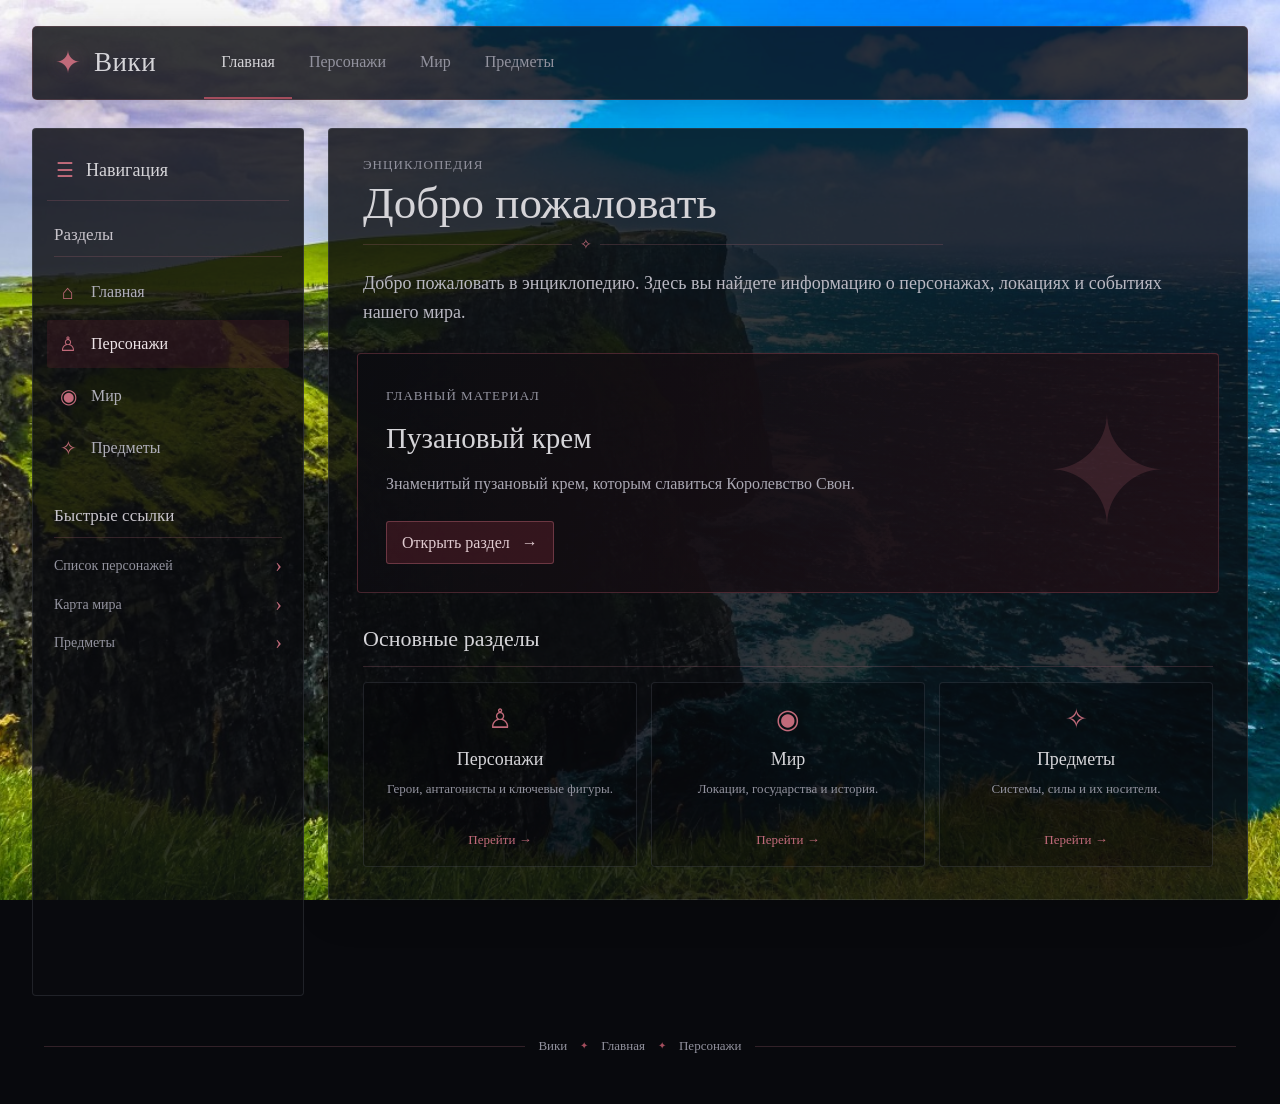
==== lab2/index.html @ f9f8de10 "LAB 2" ====
<!DOCTYPE html>
<html lang="ru">
<head>
  <meta charset="UTF-8">
  <meta name="viewport" content="width=device-width, initial-scale=1.0">
  <title>Вики — Главная</title>
  <link rel="stylesheet" href="css/style.css">
</head>
<body>
  <header class="site-header">
    <a class="brand" href="index.html" aria-label="На главную">
      <span class="brand-mark" aria-hidden="true">✦</span>
      <span class="brand-name">Вики</span>
    </a>
    <nav class="top-nav" aria-label="Основная навигация">
      <a class="top-link active" href="index.html">Главная</a>
      <a class="top-link" href="#">Персонажи</a>
      <a class="top-link" href="#">Мир</a>
      <a class="top-link" href="items.html">Предметы</a>
    </nav>
    <div class="header-space"></div>
  </header>

  <div class="page-layout">
    <input class="sidebar-toggle" type="checkbox" id="sidebar-toggle" checked>
    <aside class="sidebar">
      <label class="sidebar-handle" for="sidebar-toggle" title="Свернуть или развернуть меню"><span class="handle-icon">☰</span><span class="handle-label">Навигация</span></label>
      <div class="sidebar-content">
        <h2 class="side-heading">Разделы</h2>
        <nav class="side-nav" aria-label="Разделы сайта">
          <a class="side-link" href="index.html"><span class="side-icon">⌂</span><span>Главная</span></a>
          <a class="side-link active" href="characters.html"><span class="side-icon">♙</span><span>Персонажи</span></a>
          <a class="side-link" href="#"><span class="side-icon">◉</span><span>Мир</span></a>
          <a class="side-link" href="#"><span class="side-icon">✧</span><span>Предметы</span></a>
        </nav>
                <h2 class="side-heading quick-heading">Быстрые ссылки</h2>
        <nav class="quick-links" aria-label="Быстрые ссылки">
          <a href="#">Список персонажей <span>›</span></a>
          <a href="#">Карта мира <span>›</span></a>
          <a href="items.html">Предметы <span>›</span></a>
      </div>
    </aside>


    <main class="main-panel">
      <div class="eyebrow">Энциклопедия</div>
      <h1>Добро пожаловать</h1>
      <div class="ornament-rule"><span>✧</span></div>
      <p class="lead">Добро пожаловать в энциклопедию. Здесь вы найдете информацию о персонажах, локациях и событиях нашего мира.
      </p>

      <section class="feature-panel">
        <div class="feature-copy">
          <span class="eyebrow">Главный материал</span>
          <h2>Пузановый крем</h2>
          <p>Знаменитый пузановый крем, которым славиться Королевство Свон. </p>
          <a class="action-link" href="item.html">Открыть раздел <span>→</span></a>
        </div>
        <div class="feature-symbol" aria-hidden="true">✦</div>
      </section>

      <section class="section-block">
        <h2 class="section-title">Основные разделы</h2>
        <div class="section-grid">
          <a class="section-card" href="#">
            <span class="card-symbol">♙</span><h3>Персонажи</h3>
            <p>Герои, антагонисты и ключевые фигуры.</p><span class="card-more">Перейти →</span>
          </a>
          <a class="section-card" href="#">
            <span class="card-symbol">◉</span><h3>Мир</h3>
            <p>Локации, государства и история.</p><span class="card-more">Перейти →</span>
          </a>
          <a class="section-card" href="items.html">
            <span class="card-symbol">✧</span><h3>Предметы</h3>
            <p>Системы, силы и их носители.</p><span class="card-more">Перейти →</span>
          </a>
        </div>
      </section>
    </main>
  </div>

  <footer class="site-footer"><span>Вики</span><i>✦</i><a href="index.html">Главная</a><i>✦</i><a href="characters.html">Персонажи</a></footer>
</body>
</html>
---- lab2/css/style.css ----
:root {
  --bg: #050607;
  --panel: rgba(10, 12, 15, 0.82);
  --panel-strong: rgba(8, 10, 13, 0.94);
  --line: rgba(145, 91, 102, 0.30);
  --line-soft: rgba(160, 170, 184, 0.15);
  --text: #d5d4d8;
  --muted: #92929e;
  --accent: #a34d5d;
  --accent-bright: #c16a7a;
  --serif: Georgia, "Times New Roman", serif;
}
* { box-sizing: border-box; }
html { scroll-behavior: smooth; }

body {
  margin: 0;
  min-height: 100vh;
  background-color: #08090d;
  background-image: url("../images/obryv_skala_priboj_185879.jpg");
  background-size: cover;
  background-position: center;
  background-attachment: fixed;
  background-repeat: no-repeat;
  color: var(--text);
  font-family: var(--serif);
  font-size: 16px;
  line-height: 1.6;
}


a { color: inherit; text-decoration: none; }
a:hover { color: #f0c0c8; }
.site-header {
  width: min(1440px, calc(100% - 64px));
  min-height: 74px;
  margin: 26px auto 28px;
  display: flex;
  align-items: stretch;
  gap: 26px;
  background: var(--panel);
  border: 1px solid var(--line);
  border-radius: 5px;
  box-shadow: 0 12px 36px rgba(0,0,0,.18);
}
.brand {
  display: flex;
  align-items: center;
  gap: 13px;
  padding: 0 22px;
  flex-shrink: 0;
}
.brand-mark { color: var(--accent-bright); font-size: 31px; text-shadow: 0 0 18px rgba(193,106,122,.3); }
.brand-name { font-size: 27px; letter-spacing: .02em; }
.top-nav { display: flex; align-items: stretch; flex-wrap: wrap; }
.top-link { display: flex; align-items: center; padding: 0 17px; color: var(--muted); border-bottom: 2px solid transparent; transition: .2s ease; }
.top-link:hover, .top-link.active { color: var(--text); border-bottom-color: var(--accent); }
.header-space { flex: 1; }
.page-layout {
  width: min(1440px, calc(100% - 64px));
  margin: 0 auto;
  display: grid;
  grid-template-columns: 272px minmax(0, 1fr);
  align-items: start;
  gap: 24px;
}
.sidebar {
  min-width: 0;
  background: var(--panel);
  border: 1px solid var(--line-soft);
  border-radius: 4px;
  padding: 17px 14px 24px;
  transition: padding .25s ease;
}
.sidebar-toggle { position: absolute; opacity: 0; pointer-events: none; }
.sidebar-handle {
  display: flex;
  align-items: center;
  gap: 12px;
  padding: 8px 9px 14px;
  color: var(--text);
  cursor: pointer;
  border-bottom: 1px solid var(--line);
  user-select: none;
}
.handle-icon { color: var(--accent-bright); font-family: Arial, sans-serif; font-size: 20px; }
.handle-label { font-size: 18px; }
.side-heading {
  margin: 20px 7px 11px;
  padding-bottom: 8px;
  color: #c8c4cb;
  font-size: 17px;
  font-weight: normal;
  border-bottom: 1px solid var(--line);
}
.side-nav, .quick-links { display: grid; gap: 4px; }
.side-link {
  display: flex;
  align-items: center;
  gap: 12px;
  padding: 8px 10px;
  border-radius: 3px;
  color: #b0afba;
}
.side-link:hover, .side-link.active { color: #eee5e8; background: rgba(112, 37, 52, .23); }
.side-icon { display: inline-flex; width: 22px; justify-content: center; color: var(--accent-bright); font-size: 20px; }
.quick-heading { margin-top: 30px; }
.quick-links a { display: flex; justify-content: space-between; padding: 6px 7px; color: var(--muted); font-size: 14px; }
.quick-links a span { color: var(--accent-bright); font-size: 20px; line-height: 1; }
.main-panel {
  min-width: 0;
  padding: 26px 34px 32px;
  background: var(--panel);
  border: 1px solid var(--line-soft);
  border-radius: 4px;
  box-shadow: 0 14px 38px rgba(0,0,0,.12);
  transition: width .25s ease, padding .25s ease;
}
.eyebrow { color: var(--muted); font-size: 13px; letter-spacing: .08em; text-transform: uppercase; }
h1, h2, h3, p { margin-top: 0; }
h1 { margin-bottom: 9px; font-size: clamp(32px, 4vw, 45px); font-weight: normal; line-height: 1.2; }
.lead { max-width: 850px; margin: 18px 0 25px; color: #b9b8c2; font-size: 18px; line-height: 1.65; }
.ornament-rule { display: flex; align-items: center; max-width: 580px; height: 12px; color: var(--accent-bright); }
.ornament-rule::before, .ornament-rule::after { content: ""; height: 1px; background: var(--line); }
.ornament-rule::before { width: 36%; }
.ornament-rule::after { flex: 1; }
.ornament-rule span { padding: 0 8px; font-size: 14px; }
.feature-panel {
  min-height: 230px;
  display: flex;
  align-items: center;
  justify-content: space-between;
  gap: 24px;
  padding: 28px;
  margin: 25px -6px 28px;
  overflow: hidden;
  position: relative;
  background: linear-gradient(110deg, rgba(12,13,17,.96), rgba(38,15,22,.72));
  border: 1px solid rgba(163,77,93,.38);
  border-radius: 4px;
}
.feature-copy { max-width: 570px; position: relative; z-index: 1; }
.feature-copy h2 { margin: 7px 0 10px; font-size: 29px; font-weight: normal; }
.feature-copy p { max-width: 480px; color: #aaa8b3; }
.feature-symbol { color: rgba(193,106,122,.18); font-size: 150px; line-height: 1; padding: 0 20px; }
.action-link {
  display: inline-flex;
  gap: 12px;
  align-items: center;
  margin-top: 8px;
  padding: 8px 15px;
  color: #e0cbd0;
  background: rgba(119,39,54,.35);
  border: 1px solid rgba(193,106,122,.4);
  border-radius: 3px;
}
.action-link:hover { background: rgba(119,39,54,.55); }
.section-title { margin: 0 0 15px; padding-bottom: 9px; font-size: 22px; font-weight: normal; border-bottom: 1px solid var(--line); }
.section-grid { display: grid; grid-template-columns: repeat(3, minmax(0, 1fr)); gap: 14px; }
.section-card {
  min-height: 185px;
  display: flex;
  flex-direction: column;
  align-items: center;
  padding: 20px 14px 15px;
  text-align: center;
  background: rgba(5,6,8,.32);
  border: 1px solid var(--line-soft);
  border-radius: 4px;
  transition: border-color .2s, background .2s;
}
.section-card:hover, .character-card:hover { border-color: rgba(193,106,122,.55); background: rgba(65,23,32,.2); }
.card-symbol { color: var(--accent-bright); font-size: 27px; line-height: 1.2; }
.section-card h3 { margin: 10px 0 5px; font-size: 18px; font-weight: normal; }
.section-card p { margin: 0 0 12px; color: var(--muted); font-size: 13px; }
.card-more { margin-top: auto; color: var(--accent-bright); font-size: 13px; }
.breadcrumbs { display: flex; gap: 10px; margin-bottom: 21px; color: var(--muted); font-size: 13px; }
.breadcrumbs a { color: #c08a94; }
.catalog-toolbar { display: flex; align-items: center; gap: 14px; margin: 24px 0 14px; }
.muted { color: var(--muted); font-size: 13px; }
.catalog-line { height: 1px; flex: 1; background: var(--line-soft); }
.character-grid { display: grid; grid-template-columns: repeat(3, minmax(0, 1fr)); gap: 16px; }
.character-card { min-width: 0; overflow: hidden; background: rgba(5,6,8,.35); border: 1px solid var(--line-soft); border-radius: 4px; transition: .2s ease; }
.character-placeholder {
  height: 175px;
  display: grid;
  place-items: center;
  color: rgba(193,106,122,.65);
  font-size: 54px;
  background: radial-gradient(ellipse at center, rgba(103,39,54,.27), rgba(8,9,12,.85) 70%);
  border-bottom: 1px solid var(--line-soft);
}
.character-info { padding: 17px; }
.character-info h2 { margin: 5px 0 8px; font-size: 21px; font-weight: normal; }
.character-info p { min-height: 48px; margin-bottom: 12px; color: var(--muted); font-size: 14px; }
.infobox { float: right; width: min(300px, 43%); margin: 0 0 24px 26px; padding: 12px; background: rgba(4,5,7,.52); border: 1px solid var(--line); border-radius: 3px; }
.infobox-title { padding: 7px 4px 12px; text-align: center; font-size: 21px; }
.portrait-placeholder { min-height: 210px; display: grid; place-items: center; color: var(--muted); background: radial-gradient(ellipse at center, rgba(92,36,49,.25), rgba(5,6,8,.85)); border: 1px solid var(--line-soft); }
.info-table { width: 100%; margin-top: 12px; border-collapse: collapse; font-size: 13px; }
.info-table th { padding: 7px; color: #e0c5ca; background: rgba(112,37,52,.22); text-align: center; font-weight: normal; }
.info-table td { padding: 7px 5px; border-bottom: 1px solid var(--line-soft); }
.info-table td:first-child { color: var(--muted); text-align: left; }
.info-table td:last-child { text-align: right; }
.article-toc { width: fit-content; min-width: 245px; margin: 23px 0 28px; padding: 14px 22px; background: rgba(4,5,7,.36); border: 1px solid var(--line-soft); }
.article-toc h2 { margin-bottom: 6px; font-size: 18px; font-weight: normal; }
.article-toc ol { margin: 0; padding-left: 22px; color: var(--muted); font-size: 14px; }
.article-toc a:hover { color: var(--accent-bright); }
.article-section { clear: none; padding-top: 9px; margin: 25px 0; }
.article-section h2 { padding-bottom: 8px; border-bottom: 1px solid var(--line); font-size: 25px; font-weight: normal; }
.article-section p { color: #b9b8c2; }
.site-footer { width: min(1440px, calc(100% - 64px)); display: flex; align-items: center; justify-content: center; gap: 13px; margin: 28px auto 35px; padding: 12px; color: var(--muted); font-size: 13px; }
.site-footer::before, .site-footer::after { content: ""; height: 1px; flex: 1; background: var(--line); }
.site-footer i { color: var(--accent); font-style: normal; font-size: 10px; }

/* CSS-only sidebar collapse: the main column expands and recenters naturally. */
.sidebar-toggle:checked ~ .sidebar { }
.sidebar-toggle:not(:checked) ~ .sidebar { padding: 12px 8px; }
.sidebar-toggle:not(:checked) ~ .sidebar .sidebar-content,
.sidebar-toggle:not(:checked) ~ .sidebar .handle-label { display: none; }
.sidebar-toggle:not(:checked) ~ .sidebar .sidebar-handle { justify-content: center; padding: 8px 0; border-bottom: 0; }
.page-layout:has(.sidebar-toggle:not(:checked)) { grid-template-columns: 52px minmax(0, 1fr); }
.page-layout:has(.sidebar-toggle:not(:checked)) .main-panel { padding-left: clamp(24px, 5vw, 70px); padding-right: clamp(24px, 5vw, 70px); }


.sidebar {
    position: sticky;
    top: 16px;
    align-self: start;
    width: 272px;
    height: calc(100vh - 32px);
    overflow-y: auto;
    z-index: 100;
}

/* Центральная область не перекрывается меню */
.page-layout {
    display: block;
}

.main-panel {
    width: min(1144px, calc(100% - 296px));
    margin-left: max(328px, calc((100vw - 1440px) / 2 + 296px));
}

/* Свёрнутая навигация */
.page-layout:has(.sidebar-toggle:not(:checked)) .sidebar {
    width: 52px;
    padding: 12px 8px;
}

.page-layout:has(.sidebar-toggle:not(:checked)) .main-panel {
    width: min(1144px, calc(100% - 76px));
    margin-left: max(108px, calc((100vw - 1440px) / 2 + 76px));
}


/* Возвращаем исходное расположение колонок */
.page-layout {
    display: grid;
    grid-template-columns: 272px minmax(0, 1fr);
    gap: 24px;
    align-items: start;
}

/* Боковая панель закрепляется при прокрутке */
.sidebar {
    position: sticky;
    top: 16px;
    left: auto;
    width: 272px;
    height: calc(100vh - 32px);
    overflow-y: auto;
    align-self: start;
}

/* Основная статья больше не смещается вручную */
.main-panel {
    width: 100%;
    margin-left: 0;
    min-width: 0;
}

/* Сохраняем компоновку при сворачивании меню */
.page-layout:has(.sidebar-toggle:not(:checked)) {
    grid-template-columns: 52px minmax(0, 1fr);
}

.page-layout:has(.sidebar-toggle:not(:checked)) .sidebar {
    width: 52px;
}

.page-layout:has(.sidebar-toggle:not(:checked)) .main-panel {
    width: 100%;
    margin-left: 0;


}



.portrait {
    display: block;
    width: 100%;
    height: auto;
    max-width: 320px;
    object-fit: contain;
    margin: 0 auto;
}
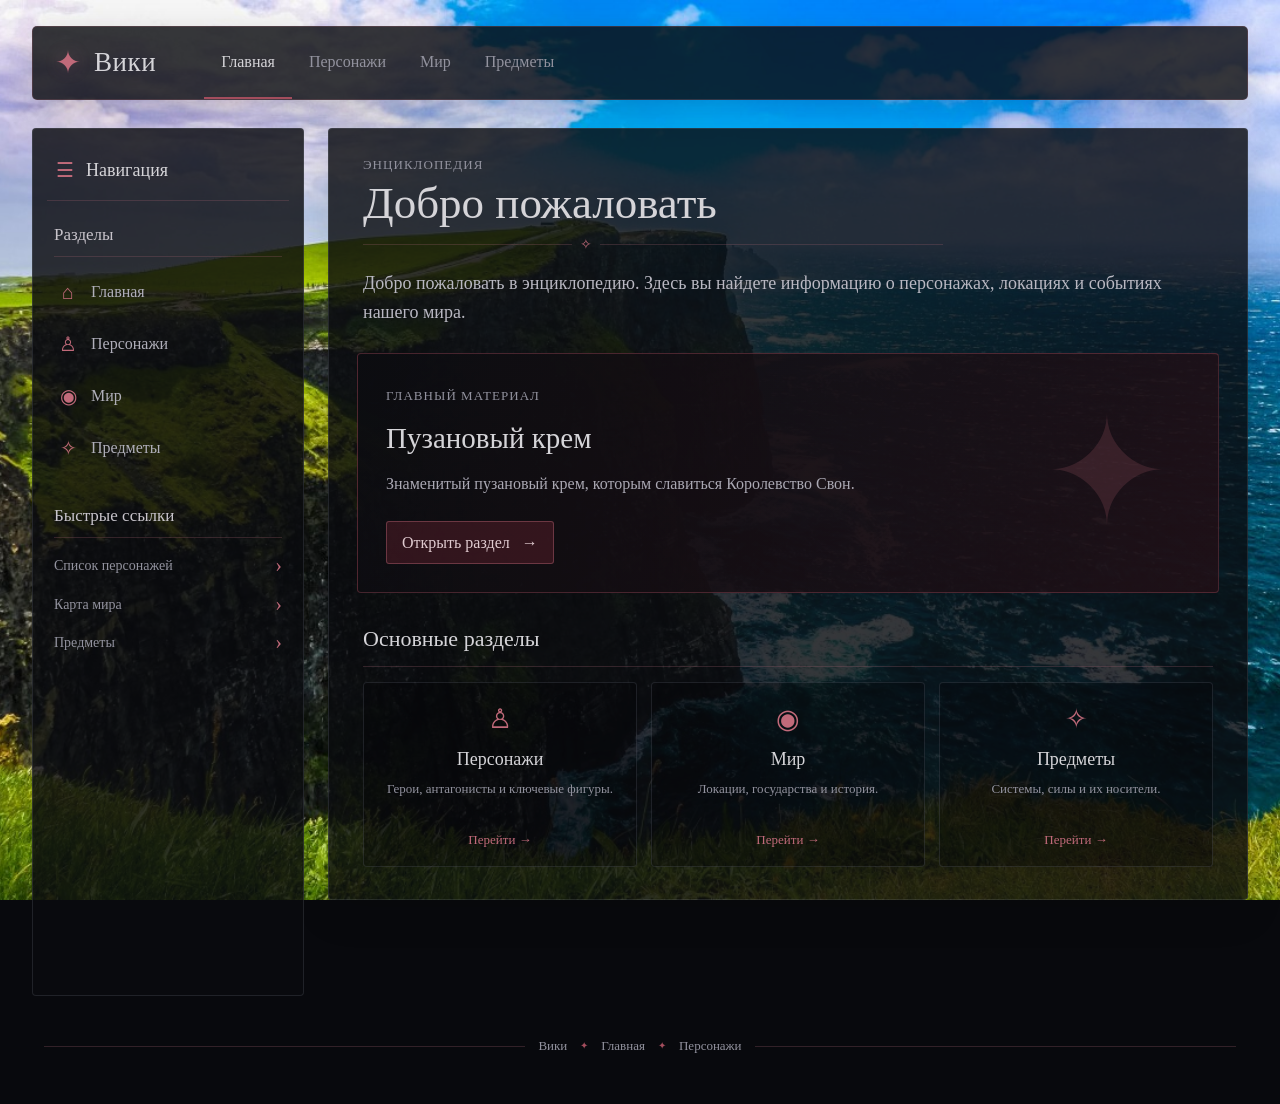
==== commit 15d69167: "minor corrections previous lab" ====
--- a/lab2/index.html
+++ b/lab2/index.html
@@ -29,7 +29,7 @@
         <h2 class="side-heading">Разделы</h2>
         <nav class="side-nav" aria-label="Разделы сайта">
           <a class="side-link" href="index.html"><span class="side-icon">⌂</span><span>Главная</span></a>
-          <a class="side-link active" href="characters.html"><span class="side-icon">♙</span><span>Персонажи</span></a>
+          <a class="side-link" href="#"><span class="side-icon">♙</span><span>Персонажи</span></a>
           <a class="side-link" href="#"><span class="side-icon">◉</span><span>Мир</span></a>
           <a class="side-link" href="#"><span class="side-icon">✧</span><span>Предметы</span></a>
         </nav>
@@ -38,6 +38,7 @@
           <a href="#">Список персонажей <span>›</span></a>
           <a href="#">Карта мира <span>›</span></a>
           <a href="items.html">Предметы <span>›</span></a>
+        </nav>
       </div>
     </aside>
 
@@ -79,6 +80,6 @@
     </main>
   </div>
 
-  <footer class="site-footer"><span>Вики</span><i>✦</i><a href="index.html">Главная</a><i>✦</i><a href="characters.html">Персонажи</a></footer>
+  <footer class="site-footer"><span>Вики</span><i>✦</i><a href="index.html">Главная</a><i>✦</i><a href="#">Персонажи</a></footer>
 </body>
 </html>
